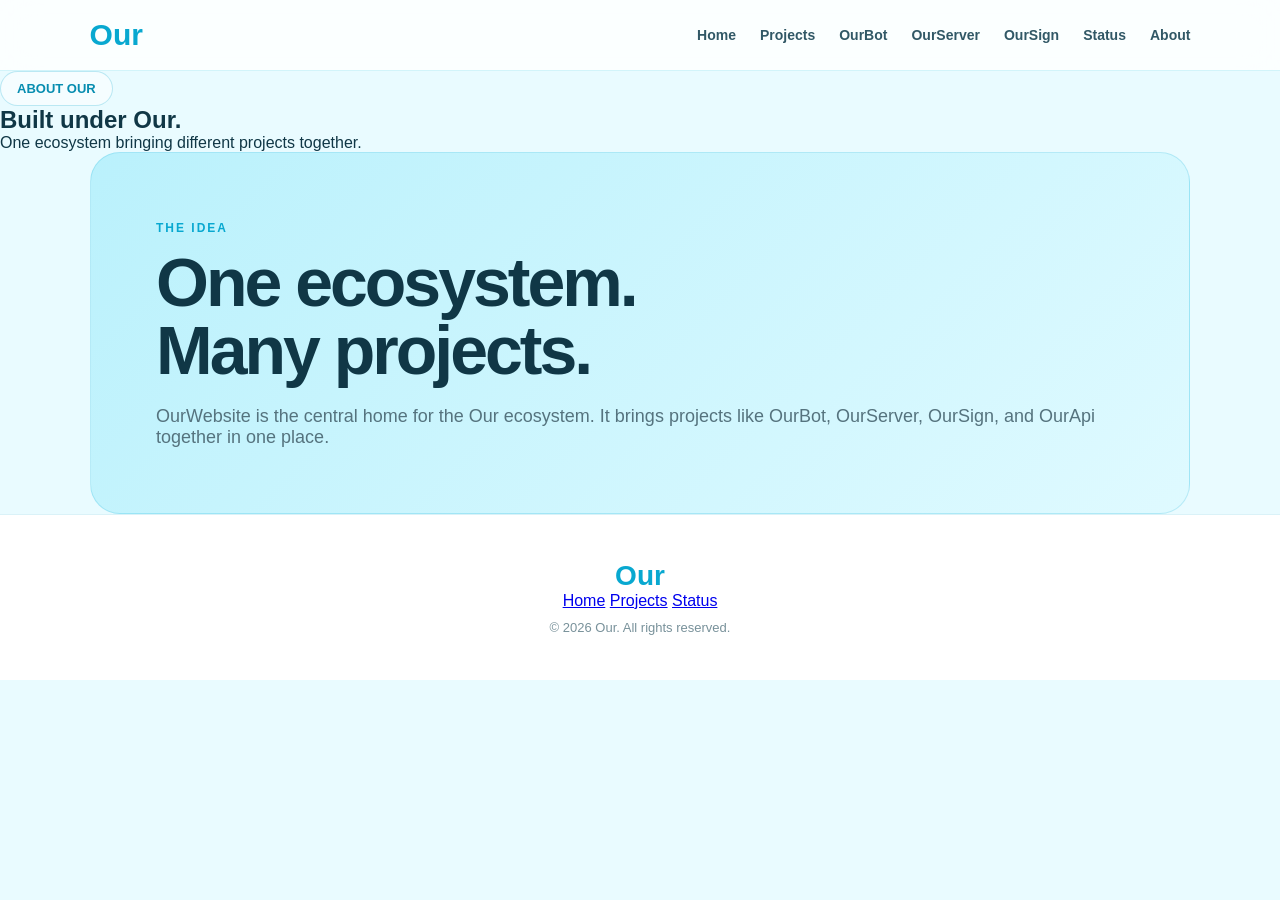
==== about.html @ 30e0f0d1 "Create about.html" ====
<!DOCTYPE html>
<html lang="en">
<head>
  <meta charset="UTF-8">
  <meta name="viewport" content="width=device-width, initial-scale=1.0">
  <meta name="theme-color" content="#b8f3ff">
  <title>About | OurWebsite</title>
  <link rel="icon" href="favicon.JPG">
  <link rel="stylesheet" href="style.css">
</head>
<body>
  <header class="navbar">
    <a class="brand" href="index.html">Our</a>
    <nav>
      <a href="index.html">Home</a>
      <a href="projects.html">Projects</a>
      <a href="ourbot.html">OurBot</a>
      <a href="index.html#ourserver">OurServer</a>
      <a href="index.html#oursign">OurSign</a>
      <a href="status.html">Status</a>
      <a href="about.html">About</a>
    </nav>
  </header>

  <main>
    <section class="page-hero">
      <div class="hero-content">
        <span class="badge">ABOUT OUR</span>
        <h1>Built under <span>Our.</span></h1>
        <p>One ecosystem bringing different projects together.</p>
      </div>
    </section>

    <section class="about-page">
      <div class="about-box">
        <span>THE IDEA</span>
        <h2>One ecosystem.<br>Many projects.</h2>
        <p>OurWebsite is the central home for the Our ecosystem. It brings projects like OurBot, OurServer, OurSign, and OurApi together in one place.</p>
      </div>
    </section>
  </main>

  <footer>
    <div class="footer-brand">Our</div>
    <div class="footer-links">
      <a href="index.html">Home</a>
      <a href="projects.html">Projects</a>
      <a href="status.html">Status</a>
    </div>
    <p>© 2026 Our. All rights reserved.</p>
  </footer>

  <script src="script.js"></script>
</body>
</html>
---- style.css ----
* {
  box-sizing: border-box;
  margin: 0;
  padding: 0;
}

html {
  scroll-behavior: smooth;
}

body {
  font-family: Arial, sans-serif;
  background: #e9fbff;
  color: #103746;
}

.navbar {
  position: sticky;
  top: 0;
  z-index: 100;
  display: flex;
  align-items: center;
  justify-content: space-between;
  padding: 18px 7%;
  background: rgba(255, 255, 255, 0.82);
  backdrop-filter: blur(18px);
  border-bottom: 1px solid rgba(90, 210, 235, 0.25);
}

.brand {
  color: #08a8d0;
  font-size: 30px;
  font-weight: 900;
  text-decoration: none;
}

nav {
  display: flex;
  gap: 24px;
}

nav a {
  color: #315866;
  text-decoration: none;
  font-size: 14px;
  font-weight: 700;
  transition: 0.2s;
}

nav a:hover {
  color: #08a8d0;
}

.hero {
  min-height: 88vh;
  display: flex;
  align-items: center;
  justify-content: center;
  padding: 80px 7%;
  text-align: center;
  background: radial-gradient(circle at 50% 35%, #ffffff 0%, #d9f8ff 38%, #a9ebf8 100%);
}

.hero-content {
  max-width: 850px;
  animation: fadeUp 0.8s ease;
}

.badge {
  display: inline-block;
  padding: 9px 16px;
  border: 1px solid rgba(8, 168, 208, 0.25);
  border-radius: 999px;
  background: rgba(255, 255, 255, 0.55);
  color: #078db0;
  font-size: 13px;
  font-weight: 800;
}

.hero h1 {
  margin-top: 24px;
  font-size: clamp(58px, 10vw, 110px);
  line-height: 0.95;
  letter-spacing: -6px;
  font-weight: 900;
}

.hero h1 span {
  color: #08a8d0;
}

.hero p {
  max-width: 600px;
  margin: 25px auto 0;
  color: #55737e;
  font-size: 20px;
  line-height: 1.6;
}

.hero-buttons {
  display: flex;
  justify-content: center;
  gap: 14px;
  margin-top: 35px;
  flex-wrap: wrap;
}

.button {
  display: inline-block;
  padding: 15px 24px;
  border-radius: 14px;
  text-decoration: none;
  font-weight: 800;
  transition: 0.2s;
}

.primary {
  background: #08a8d0;
  color: white;
  box-shadow: 0 10px 25px rgba(8, 168, 208, 0.25);
}

.secondary {
  background: rgba(255, 255, 255, 0.75);
  color: #078db0;
  border: 1px solid rgba(8, 168, 208, 0.2);
}

.button:hover {
  transform: translateY(-3px);
}

.projects {
  padding: 110px 7%;
}

.section-heading {
  text-align: center;
  margin-bottom: 55px;
}

.section-heading span,
.about-box span {
  color: #08a8d0;
  font-size: 12px;
  font-weight: 900;
  letter-spacing: 2px;
}

.section-heading h2 {
  margin-top: 10px;
  font-size: 48px;
  letter-spacing: -2px;
}

.section-heading p {
  margin-top: 12px;
  color: #66828c;
}

.project-grid {
  display: grid;
  grid-template-columns: repeat(3, 1fr);
  gap: 24px;
  max-width: 1100px;
  margin: auto;
}

.card {
  padding: 32px;
  border: 1px solid rgba(8, 168, 208, 0.18);
  border-radius: 26px;
  background: rgba(255, 255, 255, 0.72);
  box-shadow: 0 20px 50px rgba(8, 168, 208, 0.08);
  backdrop-filter: blur(15px);
  transition: 0.25s;
}

.card:hover {
  transform: translateY(-7px);
  box-shadow: 0 25px 60px rgba(8, 168, 208, 0.15);
}

.icon {
  width: 58px;
  height: 58px;
  display: flex;
  align-items: center;
  justify-content: center;
  margin-bottom: 24px;
  border-radius: 17px;
  background: #c8f5ff;
  color: #08a8d0;
  font-size: 28px;
  font-weight: 900;
}

.card h3 {
  font-size: 27px;
}

.card p {
  margin-top: 12px;
  min-height: 75px;
  color: #66828c;
  line-height: 1.6;
}

.card a {
  display: inline-block;
  margin-top: 20px;
  color: #08a8d0;
  text-decoration: none;
  font-weight: 800;
}

.about {
  padding: 30px 7% 110px;
}

.about-box {
  max-width: 1100px;
  margin: auto;
  padding: 65px;
  border-radius: 30px;
  background: linear-gradient(135deg, #baf1fc, #dffaff);
  border: 1px solid rgba(8, 168, 208, 0.18);
}

.about-box h2 {
  margin-top: 12px;
  font-size: clamp(40px, 6vw, 68px);
  line-height: 1;
  letter-spacing: -3px;
}

.about-box p {
  margin-top: 22px;
  color: #55737e;
  font-size: 18px;
}

footer {
  padding: 45px 7%;
  text-align: center;
  background: #ffffff;
  border-top: 1px solid rgba(8, 168, 208, 0.15);
}

.footer-brand {
  color: #08a8d0;
  font-size: 28px;
  font-weight: 900;
}

footer p {
  margin-top: 10px;
  color: #78919a;
  font-size: 13px;
}

@keyframes fadeUp {
  from {
    opacity: 0;
    transform: translateY(25px);
  }

  to {
    opacity: 1;
    transform: translateY(0);
  }
}

@media (max-width: 800px) {
  .navbar {
    padding: 16px 5%;
  }

  nav {
    display: none;
  }

  .hero {
    min-height: 80vh;
    padding: 60px 5%;
  }

  .hero h1 {
    letter-spacing: -4px;
  }

  .project-grid {
    grid-template-columns: 1fr;
  }

  .projects {
    padding: 80px 5%;
  }

  .about {
    padding: 20px 5% 80px;
  }

  .about-box {
    padding: 40px 28px;
  }
}
.menu-button {
  display: none;
  border: 0;
  background: transparent;
  color: #08a8d0;
  font-size: 28px;
  cursor: pointer;
}

.navbar.scrolled {
  box-shadow: 0 8px 30px rgba(8, 168, 208, 0.12);
}

.card {
  opacity: 0;
  transform: translateY(25px);
}

.card.visible {
  opacity: 1;
  transform: translateY(0);
}

@media (max-width: 800px) {
  .menu-button {
    display: block;
  }

  nav {
    position: absolute;
    top: 100%;
    left: 0;
    right: 0;
    display: none;
    flex-direction: column;
    gap: 0;
    padding: 15px 5%;
    background: rgba(255, 255, 255, 0.96);
    backdrop-filter: blur(18px);
    border-bottom: 1px solid rgba(8, 168, 208, 0.2);
  }

  nav.mobile-open {
    display: flex;
  }

  nav a {
    padding: 15px 0;
  }
}
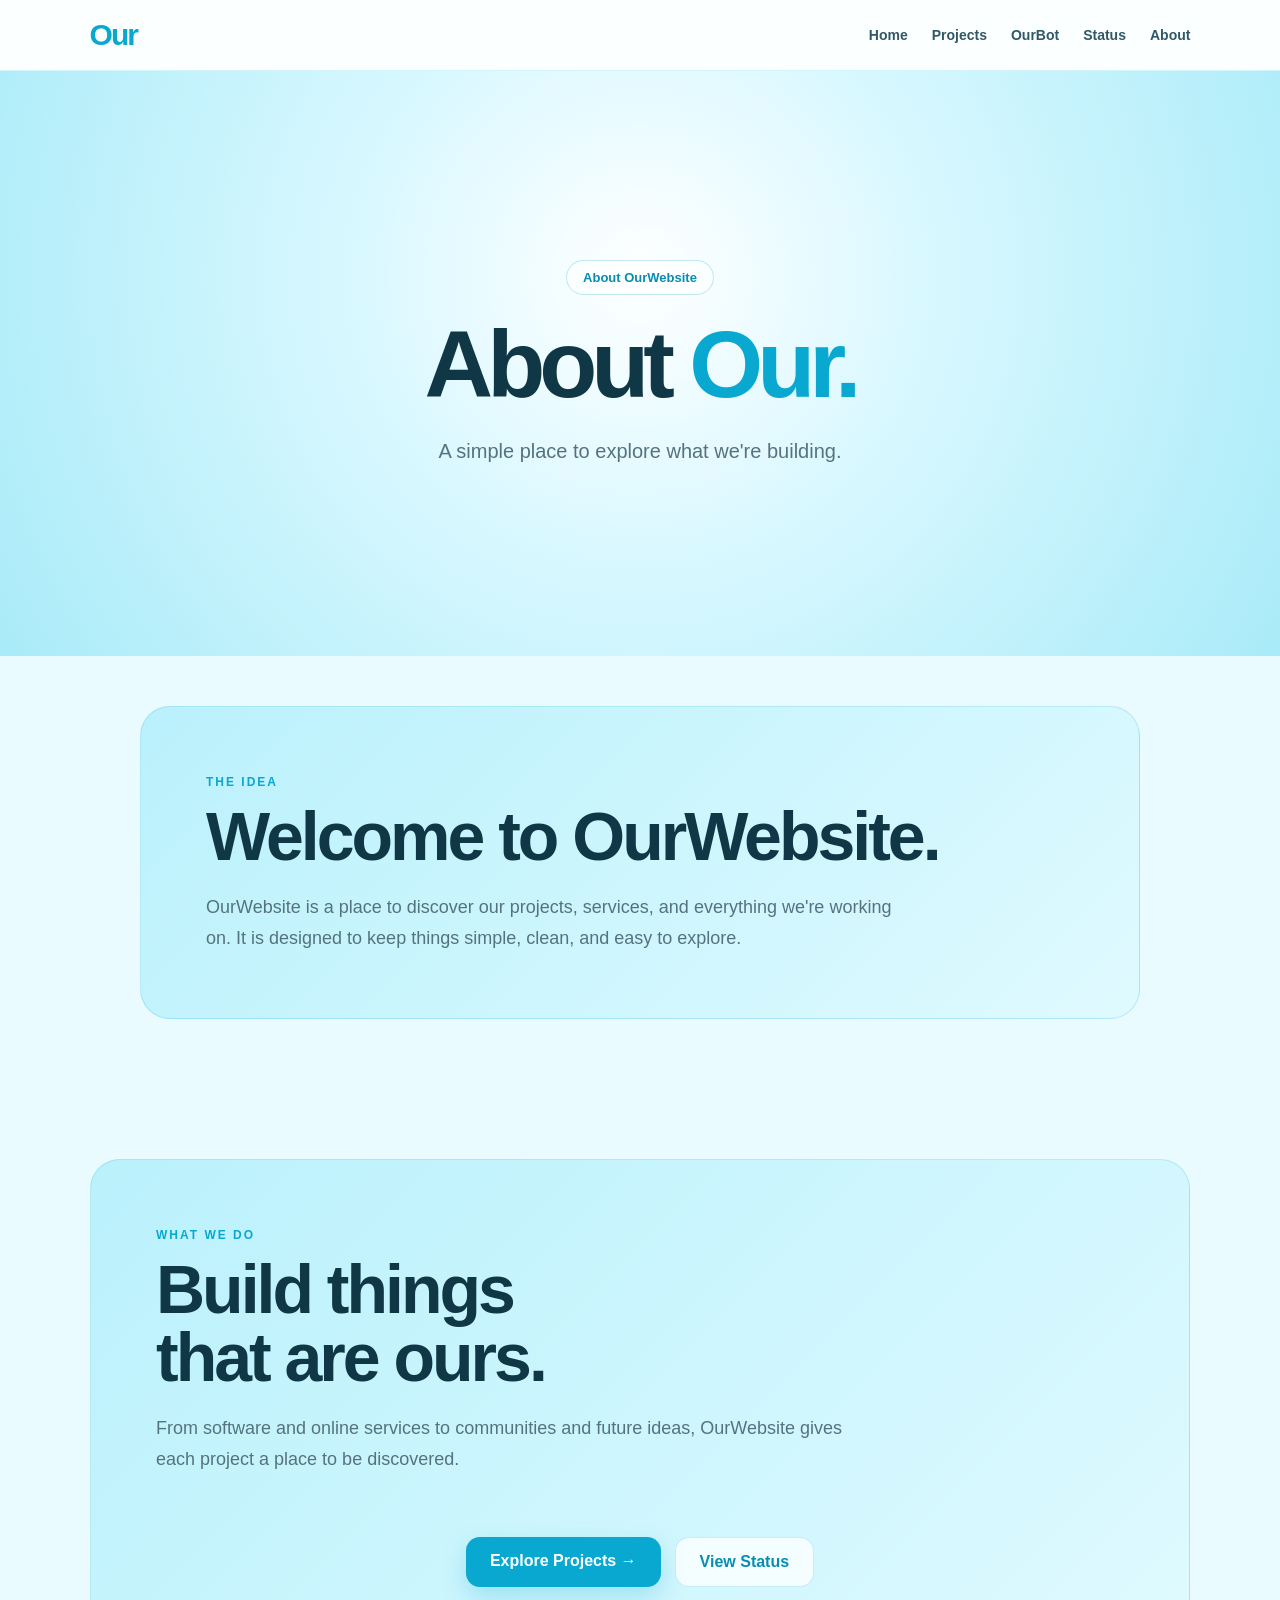
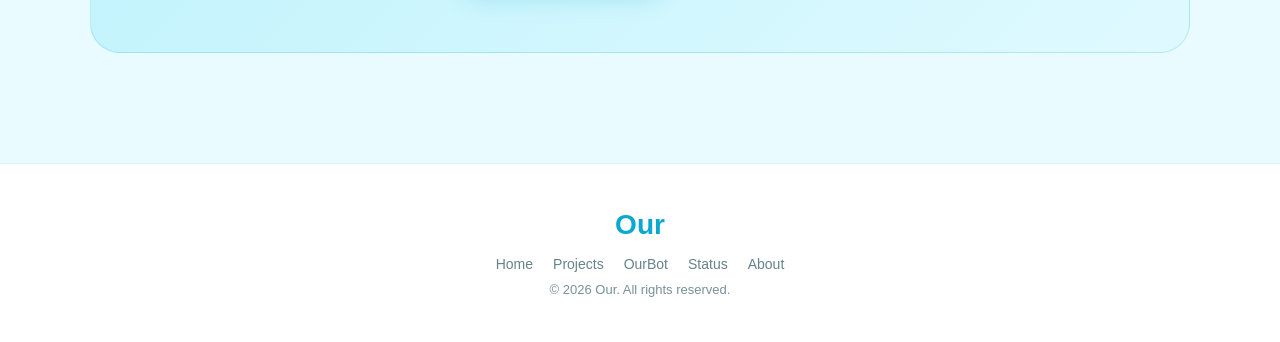
==== commit ae52bc48: "Update about.html" ====
--- a/about.html
+++ b/about.html
@@ -4,19 +4,18 @@
   <meta charset="UTF-8">
   <meta name="viewport" content="width=device-width, initial-scale=1.0">
   <meta name="theme-color" content="#b8f3ff">
-  <title>About | OurWebsite</title>
+  <title>About — OurWebsite</title>
   <link rel="icon" href="favicon.JPG">
   <link rel="stylesheet" href="style.css">
 </head>
 <body>
   <header class="navbar">
     <a class="brand" href="index.html">Our</a>
+
     <nav>
       <a href="index.html">Home</a>
       <a href="projects.html">Projects</a>
       <a href="ourbot.html">OurBot</a>
-      <a href="index.html#ourserver">OurServer</a>
-      <a href="index.html#oursign">OurSign</a>
       <a href="status.html">Status</a>
       <a href="about.html">About</a>
     </nav>
@@ -25,31 +24,63 @@
   <main>
     <section class="page-hero">
       <div class="hero-content">
-        <span class="badge">ABOUT OUR</span>
-        <h1>Built under <span>Our.</span></h1>
-        <p>One ecosystem bringing different projects together.</p>
+        <span class="badge">About OurWebsite</span>
+
+        <h1>About <span>Our.</span></h1>
+
+        <p>
+          A simple place to explore what we're building.
+        </p>
       </div>
     </section>
 
     <section class="about-page">
       <div class="about-box">
         <span>THE IDEA</span>
-        <h2>One ecosystem.<br>Many projects.</h2>
-        <p>OurWebsite is the central home for the Our ecosystem. It brings projects like OurBot, OurServer, OurSign, and OurApi together in one place.</p>
+
+        <h2>Welcome to OurWebsite.</h2>
+
+        <p>
+          OurWebsite is a place to discover our projects, services, and
+          everything we're working on. It is designed to keep things simple,
+          clean, and easy to explore.
+        </p>
+      </div>
+    </section>
+
+    <section class="about">
+      <div class="about-box">
+        <span>WHAT WE DO</span>
+
+        <h2>Build things<br>that are ours.</h2>
+
+        <p>
+          From software and online services to communities and future ideas,
+          OurWebsite gives each project a place to be discovered.
+        </p>
+
+        <div class="hero-buttons">
+          <a class="button primary" href="projects.html">Explore Projects →</a>
+          <a class="button secondary" href="status.html">View Status</a>
+        </div>
       </div>
     </section>
   </main>
 
   <footer>
     <div class="footer-brand">Our</div>
+
     <div class="footer-links">
       <a href="index.html">Home</a>
       <a href="projects.html">Projects</a>
+      <a href="ourbot.html">OurBot</a>
       <a href="status.html">Status</a>
+      <a href="about.html">About</a>
     </div>
+
     <p>© 2026 Our. All rights reserved.</p>
   </footer>
 
   <script src="script.js"></script>
 </body>
-</html>
+</html>
--- a/style.css
+++ b/style.css
@@ -12,6 +12,11 @@
   font-family: Arial, sans-serif;
   background: #e9fbff;
   color: #103746;
+  overflow-x: hidden;
+}
+
+a {
+  -webkit-tap-highlight-color: transparent;
 }
 
 .navbar {
@@ -25,6 +30,13 @@
   background: rgba(255, 255, 255, 0.82);
   backdrop-filter: blur(18px);
   border-bottom: 1px solid rgba(90, 210, 235, 0.25);
+  transition: 0.25s;
+}
+
+.navbar.scrolled {
+  padding-top: 14px;
+  padding-bottom: 14px;
+  box-shadow: 0 8px 30px rgba(8, 168, 208, 0.12);
 }
 
 .brand {
@@ -32,10 +44,12 @@
   font-size: 30px;
   font-weight: 900;
   text-decoration: none;
+  letter-spacing: -2px;
 }
 
 nav {
   display: flex;
+  align-items: center;
   gap: 24px;
 }
 
@@ -51,7 +65,17 @@
   color: #08a8d0;
 }
 
-.hero {
+.menu-button {
+  display: none;
+  border: 0;
+  background: transparent;
+  color: #08a8d0;
+  font-size: 28px;
+  cursor: pointer;
+}
+
+.hero,
+.page-hero {
   min-height: 88vh;
   display: flex;
   align-items: center;
@@ -61,7 +85,12 @@
   background: radial-gradient(circle at 50% 35%, #ffffff 0%, #d9f8ff 38%, #a9ebf8 100%);
 }
 
+.page-hero {
+  min-height: 65vh;
+}
+
 .hero-content {
+  width: 100%;
   max-width: 850px;
   animation: fadeUp 0.8s ease;
 }
@@ -77,7 +106,8 @@
   font-weight: 800;
 }
 
-.hero h1 {
+.hero h1,
+.page-hero h1 {
   margin-top: 24px;
   font-size: clamp(58px, 10vw, 110px);
   line-height: 0.95;
@@ -85,12 +115,18 @@
   font-weight: 900;
 }
 
-.hero h1 span {
-  color: #08a8d0;
-}
-
-.hero p {
-  max-width: 600px;
+.page-hero h1 {
+  font-size: clamp(52px, 9vw, 95px);
+}
+
+.hero h1 span,
+.page-hero h1 span {
+  color: #08a8d0;
+}
+
+.hero p,
+.page-hero p {
+  max-width: 650px;
   margin: 25px auto 0;
   color: #55737e;
   font-size: 20px;
@@ -130,7 +166,11 @@
   transform: translateY(-3px);
 }
 
-.projects {
+.button:active {
+  transform: translateY(0);
+}
+
+.features {
   padding: 110px 7%;
 }
 
@@ -139,8 +179,8 @@
   margin-bottom: 55px;
 }
 
-.section-heading span,
-.about-box span {
+.section-heading > span,
+.about-box > span {
   color: #08a8d0;
   font-size: 12px;
   font-weight: 900;
@@ -156,6 +196,58 @@
 .section-heading p {
   margin-top: 12px;
   color: #66828c;
+}
+
+.feature-grid {
+  display: grid;
+  grid-template-columns: repeat(3, 1fr);
+  gap: 24px;
+  max-width: 1100px;
+  margin: auto;
+}
+
+.feature {
+  padding: 32px;
+  border: 1px solid rgba(8, 168, 208, 0.18);
+  border-radius: 26px;
+  background: rgba(255, 255, 255, 0.72);
+  box-shadow: 0 20px 50px rgba(8, 168, 208, 0.08);
+  backdrop-filter: blur(15px);
+  opacity: 0;
+  transform: translateY(25px);
+  transition: opacity 0.6s ease, transform 0.25s ease, box-shadow 0.25s ease;
+}
+
+.feature.visible {
+  opacity: 1;
+  transform: translateY(0);
+}
+
+.feature.visible:hover {
+  transform: translateY(-7px);
+  box-shadow: 0 25px 60px rgba(8, 168, 208, 0.15);
+}
+
+.feature-number {
+  color: #08a8d0;
+  font-size: 14px;
+  font-weight: 900;
+  letter-spacing: 2px;
+}
+
+.feature h3 {
+  margin-top: 20px;
+  font-size: 28px;
+}
+
+.feature p {
+  margin-top: 12px;
+  color: #66828c;
+  line-height: 1.7;
+}
+
+.projects {
+  padding: 110px 7%;
 }
 
 .project-grid {
@@ -173,10 +265,17 @@
   background: rgba(255, 255, 255, 0.72);
   box-shadow: 0 20px 50px rgba(8, 168, 208, 0.08);
   backdrop-filter: blur(15px);
-  transition: 0.25s;
-}
-
-.card:hover {
+  opacity: 0;
+  transform: translateY(25px);
+  transition: opacity 0.6s ease, transform 0.25s ease, box-shadow 0.25s ease;
+}
+
+.card.visible {
+  opacity: 1;
+  transform: translateY(0);
+}
+
+.card.visible:hover {
   transform: translateY(-7px);
   box-shadow: 0 25px 60px rgba(8, 168, 208, 0.15);
 }
@@ -212,6 +311,11 @@
   color: #08a8d0;
   text-decoration: none;
   font-weight: 800;
+  transition: 0.2s;
+}
+
+.card a:hover {
+  transform: translateX(4px);
 }
 
 .about {
@@ -235,9 +339,92 @@
 }
 
 .about-box p {
+  max-width: 700px;
   margin-top: 22px;
   color: #55737e;
   font-size: 18px;
+  line-height: 1.7;
+}
+
+.about-box .button {
+  margin-top: 28px;
+}
+
+.about-page {
+  padding: 50px 7% 110px;
+}
+
+.about-page .about-box {
+  max-width: 1000px;
+}
+
+.status-section {
+  padding: 30px 7% 110px;
+}
+
+.status-card {
+  max-width: 900px;
+  margin: auto;
+  padding: 10px 30px;
+  border: 1px solid rgba(8, 168, 208, 0.18);
+  border-radius: 26px;
+  background: rgba(255, 255, 255, 0.72);
+  box-shadow: 0 20px 50px rgba(8, 168, 208, 0.08);
+  backdrop-filter: blur(15px);
+}
+
+.status-item {
+  display: flex;
+  align-items: center;
+  justify-content: space-between;
+  gap: 20px;
+  padding: 25px 0;
+  border-bottom: 1px solid rgba(8, 168, 208, 0.12);
+}
+
+.status-item:last-child {
+  border-bottom: 0;
+}
+
+.status-item strong,
+.status-item span {
+  display: block;
+}
+
+.status-item span {
+  margin-top: 5px;
+  color: #78919a;
+  font-size: 14px;
+}
+
+.online {
+  color: #16a56a;
+  white-space: nowrap;
+}
+
+.center-button {
+  display: flex;
+  justify-content: center;
+  margin-top: 45px;
+}
+
+.footer-links {
+  display: flex;
+  justify-content: center;
+  gap: 20px;
+  margin-top: 15px;
+  flex-wrap: wrap;
+}
+
+.footer-links a {
+  color: #66828c;
+  text-decoration: none;
+  font-size: 14px;
+  transition: 0.2s;
+}
+
+.footer-links a:hover {
+  color: #08a8d0;
 }
 
 footer {
@@ -271,66 +458,16 @@
   }
 }
 
+@media (max-width: 900px) {
+  .project-grid,
+  .feature-grid {
+    grid-template-columns: repeat(2, 1fr);
+  }
+}
+
 @media (max-width: 800px) {
   .navbar {
     padding: 16px 5%;
-  }
-
-  nav {
-    display: none;
-  }
-
-  .hero {
-    min-height: 80vh;
-    padding: 60px 5%;
-  }
-
-  .hero h1 {
-    letter-spacing: -4px;
-  }
-
-  .project-grid {
-    grid-template-columns: 1fr;
-  }
-
-  .projects {
-    padding: 80px 5%;
-  }
-
-  .about {
-    padding: 20px 5% 80px;
-  }
-
-  .about-box {
-    padding: 40px 28px;
-  }
-}
-.menu-button {
-  display: none;
-  border: 0;
-  background: transparent;
-  color: #08a8d0;
-  font-size: 28px;
-  cursor: pointer;
-}
-
-.navbar.scrolled {
-  box-shadow: 0 8px 30px rgba(8, 168, 208, 0.12);
-}
-
-.card {
-  opacity: 0;
-  transform: translateY(25px);
-}
-
-.card.visible {
-  opacity: 1;
-  transform: translateY(0);
-}
-
-@media (max-width: 800px) {
-  .menu-button {
-    display: block;
   }
 
   nav {
@@ -340,6 +477,7 @@
     right: 0;
     display: none;
     flex-direction: column;
+    align-items: stretch;
     gap: 0;
     padding: 15px 5%;
     background: rgba(255, 255, 255, 0.96);
@@ -354,4 +492,74 @@
   nav a {
     padding: 15px 0;
   }
+
+  .menu-button {
+    display: block;
+  }
+
+  .hero {
+    min-height: 80vh;
+    padding: 60px 5%;
+  }
+
+  .page-hero {
+    min-height: 60vh;
+    padding: 60px 5%;
+  }
+
+  .hero h1,
+  .page-hero h1 {
+    letter-spacing: -4px;
+  }
+
+  .hero p,
+  .page-hero p {
+    font-size: 17px;
+  }
+
+  .features,
+  .projects {
+    padding: 80px 5%;
+  }
+
+  .project-grid,
+  .feature-grid {
+    grid-template-columns: 1fr;
+  }
+
+  .about {
+    padding: 20px 5% 80px;
+  }
+
+  .about-box {
+    padding: 40px 28px;
+  }
+
+  .about-page {
+    padding: 30px 5% 80px;
+  }
+
+  .status-section {
+    padding: 20px 5% 80px;
+  }
+
+  .status-card {
+    padding: 5px 22px;
+  }
+
+  .status-item {
+    align-items: flex-start;
+  }
+}
+
+@media (prefers-reduced-motion: reduce) {
+  html {
+    scroll-behavior: auto;
+  }
+
+  *,
+  *::before {
+    animation-duration: 0.01ms !important;
+    transition-duration: 0.01ms !important;
+  }
 }
